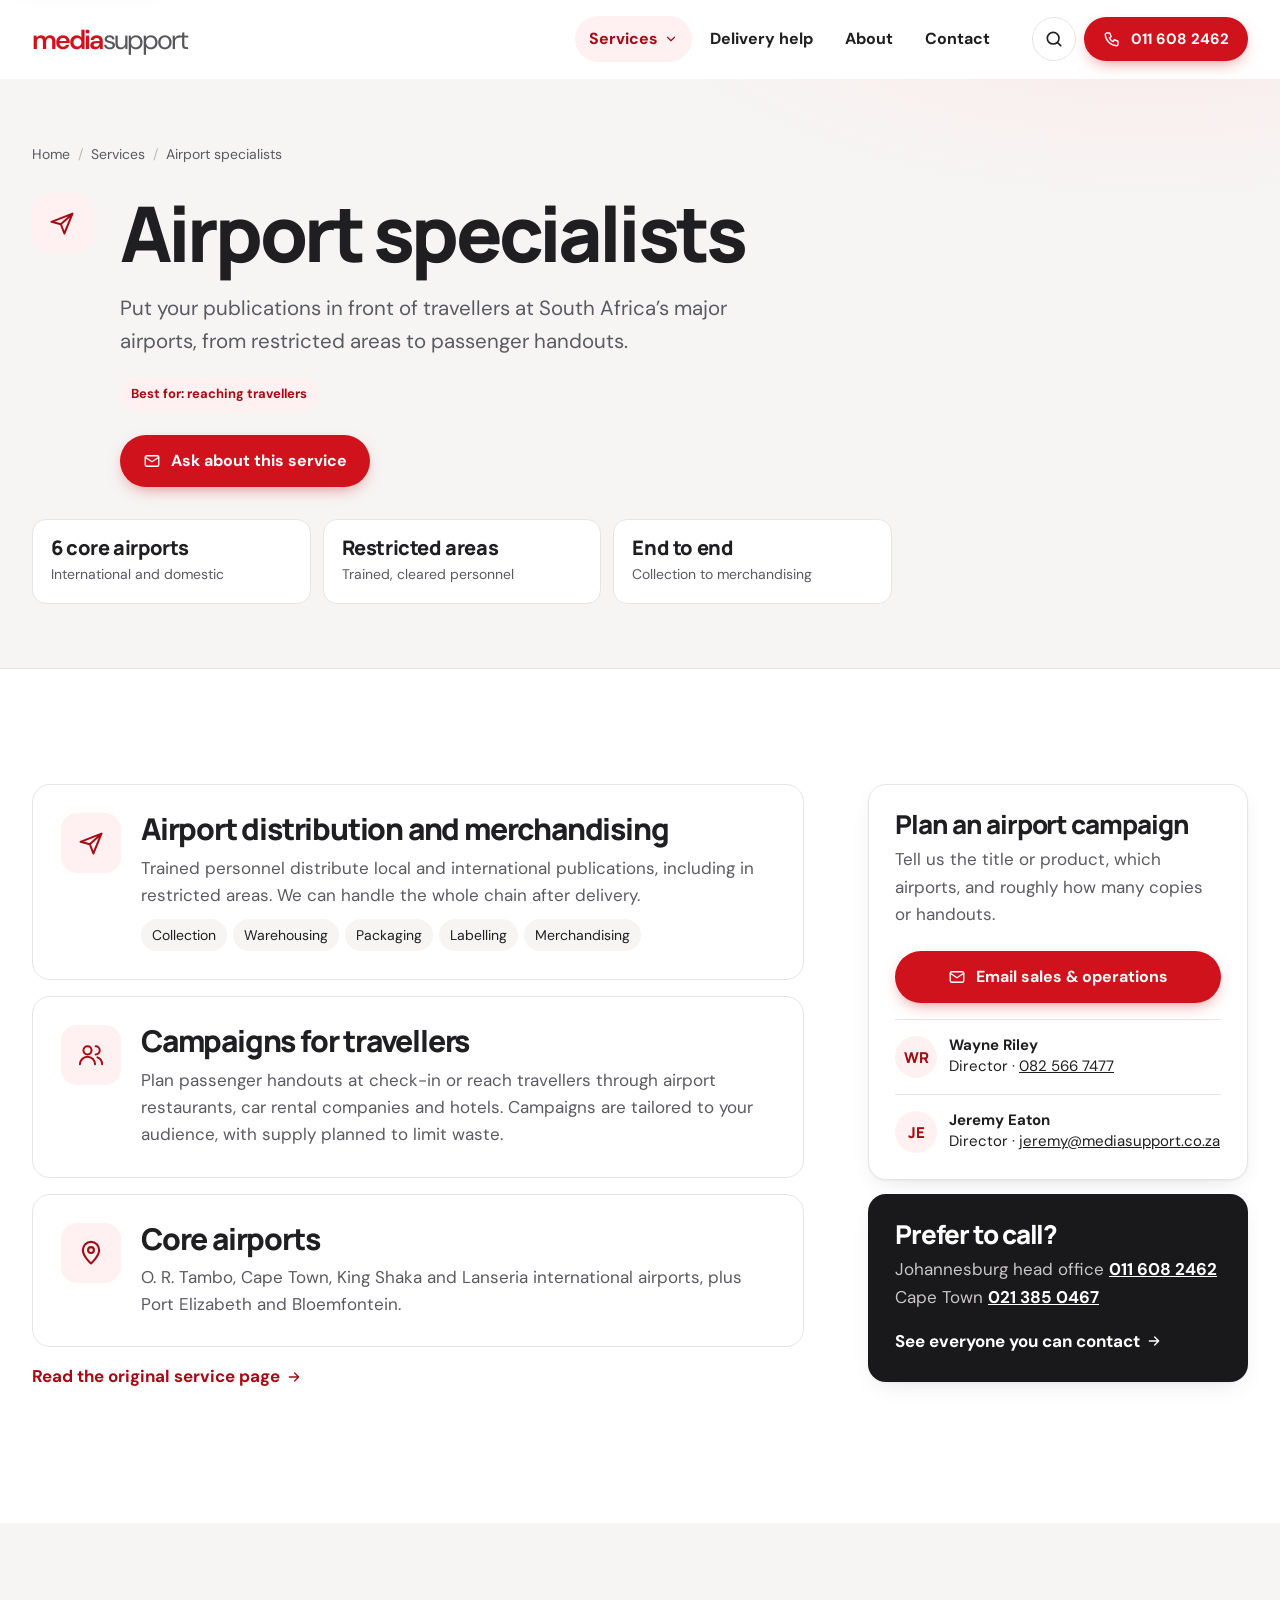
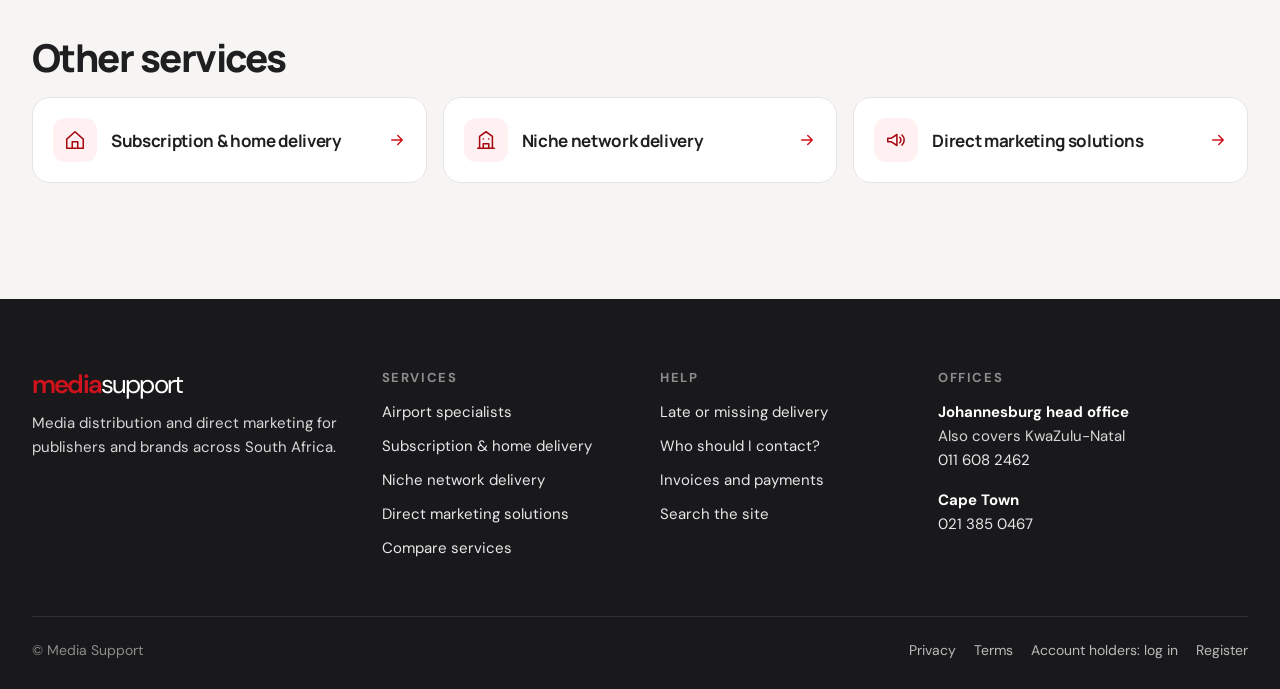
==== airport.html @ ad2e25a6 "Add Media Support website redesign concept Nine-page static site (Home, Services, four service pages" ====
<!doctype html>
<html lang="en-ZA"><head><meta charset="utf-8"><meta name="viewport" content="width=device-width, initial-scale=1">
<title>Airport specialists | Media Support</title><meta name="description" content="Newspapers and magazines in terminals, lounges and restricted areas, plus handouts to passengers.">
<meta name="theme-color" content="#cf121b"><meta property="og:type" content="website"><meta property="og:site_name" content="Media Support">
<meta property="og:title" content="Airport specialists | Media Support"><meta property="og:description" content="Newspapers and magazines in terminals, lounges and restricted areas, plus handouts to passengers."><meta property="og:image" content="airport.webp">
<link rel="preconnect" href="https://fonts.googleapis.com"><link rel="preconnect" href="https://fonts.gstatic.com" crossorigin>
<link rel="stylesheet" href="https://fonts.googleapis.com/css2?family=DM+Sans:opsz,wght@9..40,400;9..40,500;9..40,700&amp;family=Manrope:wght@500;700;800&amp;display=swap"><link rel="stylesheet" href="style.css"><script src="site.js" defer></script></head>
<body><a class="skip" href="#main">Skip to content</a><header class="hdr"><div class="wrap hdr-in">
<a class="brand" href="index.html" aria-label="Media Support home"><span><b>media</b>support</span><img referrerpolicy="no-referrer" src="https://www.mediasupport.co.za/Portals/1/MEDIASUPPORT_logo-1.png?ver=NQtTN5rDRjRinapUCF1JPg%3D%3D" alt="" width="200" height="44" onerror="this.hidden=true"></a>
<nav class="mainnav" id="mainnav" aria-label="Main"><ul>
<li class="has-menu"><a href="services.html" aria-current="page">Services <svg class="chev" viewBox="0 0 24 24" fill="none" stroke="currentColor" stroke-width="2" stroke-linecap="round" stroke-linejoin="round" aria-hidden="true"><path d="m6 9 6 6 6-6"/></svg></a><div class="mega"><div class="mega-grid"><a href="airport.html"><span class="ico"><svg viewBox="0 0 24 24" fill="none" stroke="currentColor" stroke-width="1.7" stroke-linecap="round" stroke-linejoin="round" aria-hidden="true"><path d="M3 11l18-7-7 17-3-8-8-2zm8 2L21 4"/></svg></span><span><strong>Airport specialists</strong><span>Reaching travellers</span></span></a><a href="subscription.html"><span class="ico"><svg viewBox="0 0 24 24" fill="none" stroke="currentColor" stroke-width="1.7" stroke-linecap="round" stroke-linejoin="round" aria-hidden="true"><path d="M3 11l9-8 9 8v10H3zm6 10v-7h6v7"/></svg></span><span><strong>Subscription &amp; home delivery</strong><span>Publishers with subscribers</span></span></a><a href="networks.html"><span class="ico"><svg viewBox="0 0 24 24" fill="none" stroke="currentColor" stroke-width="1.7" stroke-linecap="round" stroke-linejoin="round" aria-hidden="true"><path d="M3 21h18M5 21V8l7-5 7 5v13M9 21v-5h6v5M9 11h.01M15 11h.01"/></svg></span><span><strong>Niche network delivery</strong><span>Trade and controlled-free titles</span></span></a><a href="marketing.html"><span class="ico"><svg viewBox="0 0 24 24" fill="none" stroke="currentColor" stroke-width="1.7" stroke-linecap="round" stroke-linejoin="round" aria-hidden="true"><path d="M3 10v4h4l6 4V6L7 10H3zm13-1a4 4 0 0 1 0 6m2.5-8.5a7.5 7.5 0 0 1 0 11"/></svg></span><span><strong>Direct marketing solutions</strong><span>Brands promoting a product</span></span></a></div><a class="mega-foot link" href="services.html#fit">Not sure which fits? Compare services <svg viewBox="0 0 24 24" fill="none" stroke="currentColor" stroke-width="2" stroke-linecap="round" stroke-linejoin="round" aria-hidden="true"><path d="M5 12h14m-6-6 6 6-6 6"/></svg></a></div></li>
<li><a href="delivery-help.html">Delivery help</a></li>
<li><a href="index.html#about">About</a></li>
<li><a href="contact.html">Contact</a></li>
</ul></nav>
<div class="hdr-actions"><a class="iconbtn" href="search.html" aria-label="Search the site"><svg viewBox="0 0 24 24" fill="none" stroke="currentColor" stroke-width="2" stroke-linecap="round" stroke-linejoin="round" aria-hidden="true"><circle cx="11" cy="11" r="7"/><path d="m20 20-3.5-3.5"/></svg></a><a class="btn btn-sm hdr-call" href="tel:+27116082462"><svg viewBox="0 0 24 24" fill="none" stroke="currentColor" stroke-width="1.8" stroke-linecap="round" stroke-linejoin="round" aria-hidden="true"><path d="M5 4h4l2 5-2.5 1.5a11 11 0 0 0 5 5L15 13l5 2v4a2 2 0 0 1-2 2A16 16 0 0 1 3 6a2 2 0 0 1 2-2"/></svg>011 608 2462</a>
<button class="iconbtn menu-btn" type="button" aria-controls="mainnav" aria-expanded="false" aria-label="Open menu" data-open='<svg viewBox="0 0 24 24" fill="none" stroke="currentColor" stroke-width="2" stroke-linecap="round" stroke-linejoin="round" aria-hidden="true"><path d="M4 7h16M4 12h16M4 17h16"/></svg>' data-close='<svg viewBox="0 0 24 24" fill="none" stroke="currentColor" stroke-width="2" stroke-linecap="round" stroke-linejoin="round" aria-hidden="true"><path d="M6 6l12 12M18 6 6 18"/></svg>'><svg viewBox="0 0 24 24" fill="none" stroke="currentColor" stroke-width="2" stroke-linecap="round" stroke-linejoin="round" aria-hidden="true"><path d="M4 7h16M4 12h16M4 17h16"/></svg></button></div>
</div></header><main id="main">
<section class="phero"><div class="wrap"><ol class="crumbs"><li><a href="index.html">Home</a></li><li><a href="services.html">Services</a></li><li aria-current="page">Airport specialists</li></ol>
<div class="phero-svc"><span class="ico ico-lg"><svg viewBox="0 0 24 24" fill="none" stroke="currentColor" stroke-width="1.7" stroke-linecap="round" stroke-linejoin="round" aria-hidden="true"><path d="M3 11l18-7-7 17-3-8-8-2zm8 2L21 4"/></svg></span><div><h1>Airport specialists</h1><p class="lead">Put your publications in front of travellers at South Africa’s major airports, from restricted areas to passenger handouts.</p>
<ul class="chips"><li class="best">Best for: reaching travellers</li></ul><a class="btn" href="#ask"><svg viewBox="0 0 24 24" fill="none" stroke="currentColor" stroke-width="1.8" stroke-linecap="round" stroke-linejoin="round" aria-hidden="true"><rect x="3" y="5" width="18" height="14" rx="2"/><path d="m3 7 9 6 9-6"/></svg>Ask about this service</a></div></div>
<div class="facts"><div class="fact"><strong>6 core airports</strong><span>International and domestic</span></div><div class="fact"><strong>Restricted areas</strong><span>Trained, cleared personnel</span></div><div class="fact"><strong>End to end</strong><span>Collection to merchandising</span></div></div></div></section>
<section class="section"><div class="wrap detail"><div class="blocks"><section class="block rv"><span class="ico ico-lg"><svg viewBox="0 0 24 24" fill="none" stroke="currentColor" stroke-width="1.7" stroke-linecap="round" stroke-linejoin="round" aria-hidden="true"><path d="M3 11l18-7-7 17-3-8-8-2zm8 2L21 4"/></svg></span><div><h2>Airport distribution and merchandising</h2><p>Trained personnel distribute local and international publications, including in restricted areas. We can handle the whole chain after delivery.</p><ul><li>Collection</li><li>Warehousing</li><li>Packaging</li><li>Labelling</li><li>Merchandising</li></ul></div></section><section class="block rv"><span class="ico ico-lg"><svg viewBox="0 0 24 24" fill="none" stroke="currentColor" stroke-width="1.7" stroke-linecap="round" stroke-linejoin="round" aria-hidden="true"><circle cx="9" cy="8" r="3.5"/><path d="M2.5 20a6.5 6.5 0 0 1 13 0M16 4.5a3.5 3.5 0 0 1 0 7m5.5 8.5a6.5 6.5 0 0 0-4-6"/></svg></span><div><h2>Campaigns for travellers</h2><p>Plan passenger handouts at check-in or reach travellers through airport restaurants, car rental companies and hotels. Campaigns are tailored to your audience, with supply planned to limit waste.</p></div></section><section class="block rv"><span class="ico ico-lg"><svg viewBox="0 0 24 24" fill="none" stroke="currentColor" stroke-width="1.8" stroke-linecap="round" stroke-linejoin="round" aria-hidden="true"><path d="M12 21s-7-6.2-7-11.5A7 7 0 0 1 19 9.5C19 14.8 12 21 12 21z"/><circle cx="12" cy="9.5" r="2.5"/></svg></span><div><h2>Core airports</h2><p>O. R. Tambo, Cape Town, King Shaka and Lanseria international airports, plus Port Elizabeth and Bloemfontein.</p></div></section>
<p><a class="link" href="https://www.mediasupport.co.za/Our-Services/Airport-Specialists">Read the original service page <svg viewBox="0 0 24 24" fill="none" stroke="currentColor" stroke-width="2" stroke-linecap="round" stroke-linejoin="round" aria-hidden="true"><path d="M5 12h14m-6-6 6 6-6 6"/></svg></a></p></div>
<aside class="aside" id="ask"><div class="card"><h2>Plan an airport campaign</h2><p>Tell us the title or product, which airports, and roughly how many copies or handouts.</p>
<a class="btn" href="mailto:wayne@mediasupport.co.za?subject=Airport%20specialists%20enquiry"><svg viewBox="0 0 24 24" fill="none" stroke="currentColor" stroke-width="1.8" stroke-linecap="round" stroke-linejoin="round" aria-hidden="true"><rect x="3" y="5" width="18" height="14" rx="2"/><path d="m3 7 9 6 9-6"/></svg>Email sales &amp; operations</a>
<div class="mini"><span class="avatar">WR</span><span><strong>Wayne Riley</strong>Director · <a href="tel:+27825667477">082 566 7477</a></span></div>
<div class="mini"><span class="avatar">JE</span><span><strong>Jeremy Eaton</strong>Director · <a href="mailto:jeremy@mediasupport.co.za">jeremy@mediasupport.co.za</a></span></div></div><div class="card card-dark"><h2>Prefer to call?</h2><p>Johannesburg head office <a href="tel:+27116082462" style="color:#fff;font-weight:700">011 608 2462</a><br>Cape Town <a href="tel:+27213850467" style="color:#fff;font-weight:700">021 385 0467</a></p><a class="link" style="color:#fff" href="contact.html#needs">See everyone you can contact <svg viewBox="0 0 24 24" fill="none" stroke="currentColor" stroke-width="2" stroke-linecap="round" stroke-linejoin="round" aria-hidden="true"><path d="M5 12h14m-6-6 6 6-6 6"/></svg></a></div></aside></div></section>
<section class="section soft"><div class="wrap"><h2 style="font-size:clamp(28px,3vw,40px)">Other services</h2><div class="others"><a class="other" href="subscription.html"><span class="ico"><svg viewBox="0 0 24 24" fill="none" stroke="currentColor" stroke-width="1.7" stroke-linecap="round" stroke-linejoin="round" aria-hidden="true"><path d="M3 11l9-8 9 8v10H3zm6 10v-7h6v7"/></svg></span><strong>Subscription &amp; home delivery</strong><svg class="arrow" viewBox="0 0 24 24" fill="none" stroke="currentColor" stroke-width="2" stroke-linecap="round" stroke-linejoin="round" aria-hidden="true"><path d="M5 12h14m-6-6 6 6-6 6"/></svg></a><a class="other" href="networks.html"><span class="ico"><svg viewBox="0 0 24 24" fill="none" stroke="currentColor" stroke-width="1.7" stroke-linecap="round" stroke-linejoin="round" aria-hidden="true"><path d="M3 21h18M5 21V8l7-5 7 5v13M9 21v-5h6v5M9 11h.01M15 11h.01"/></svg></span><strong>Niche network delivery</strong><svg class="arrow" viewBox="0 0 24 24" fill="none" stroke="currentColor" stroke-width="2" stroke-linecap="round" stroke-linejoin="round" aria-hidden="true"><path d="M5 12h14m-6-6 6 6-6 6"/></svg></a><a class="other" href="marketing.html"><span class="ico"><svg viewBox="0 0 24 24" fill="none" stroke="currentColor" stroke-width="1.7" stroke-linecap="round" stroke-linejoin="round" aria-hidden="true"><path d="M3 10v4h4l6 4V6L7 10H3zm13-1a4 4 0 0 1 0 6m2.5-8.5a7.5 7.5 0 0 1 0 11"/></svg></span><strong>Direct marketing solutions</strong><svg class="arrow" viewBox="0 0 24 24" fill="none" stroke="currentColor" stroke-width="2" stroke-linecap="round" stroke-linejoin="round" aria-hidden="true"><path d="M5 12h14m-6-6 6 6-6 6"/></svg></a></div></div></section></main><footer><div class="wrap">
<div class="foot-grid">
<div><div class="foot-brand"><b>media</b>support</div><p>Media distribution and direct marketing for publishers and brands across South Africa.</p></div>
<div><h2>Services</h2><ul><li><a href="airport.html">Airport specialists</a></li><li><a href="subscription.html">Subscription &amp; home delivery</a></li><li><a href="networks.html">Niche network delivery</a></li><li><a href="marketing.html">Direct marketing solutions</a></li><li><a href="services.html#fit">Compare services</a></li></ul></div>
<div><h2>Help</h2><ul><li><a href="delivery-help.html">Late or missing delivery</a></li><li><a href="contact.html#needs">Who should I contact?</a></li><li><a href="contact.html#accounts">Invoices and payments</a></li><li><a href="search.html">Search the site</a></li></ul></div>
<div><h2>Offices</h2>
<div class="foot-office"><strong>Johannesburg head office</strong>Also covers KwaZulu-Natal<br><a href="tel:+27116082462">011 608 2462</a></div>
<div class="foot-office"><strong>Cape Town</strong><a href="tel:+27213850467">021 385 0467</a></div></div>
</div>
<div class="foot-bottom"><span>© Media Support</span><nav aria-label="Legal and account"><a href="https://www.mediasupport.co.za/Privacy">Privacy</a><a href="https://www.mediasupport.co.za/Terms">Terms</a><a href="https://www.mediasupport.co.za/Login">Account holders: log in</a><a href="https://www.mediasupport.co.za/Register">Register</a></nav></div>
</div></footer>
<div class="qbar" aria-label="Quick contact"><a class="btn btn-ghost" href="tel:+27116082462"><svg viewBox="0 0 24 24" fill="none" stroke="currentColor" stroke-width="1.8" stroke-linecap="round" stroke-linejoin="round" aria-hidden="true"><path d="M5 4h4l2 5-2.5 1.5a11 11 0 0 0 5 5L15 13l5 2v4a2 2 0 0 1-2 2A16 16 0 0 1 3 6a2 2 0 0 1 2-2"/></svg>Call us</a><a class="btn" href="contact.html#needs">Who to contact</a></div>
</body></html>
---- style.css ----
/* Brand palette kept from the existing site: red, white, charcoal */
:root{
  --red:#cf121b;--red-dark:#a40b14;--red-deep:#7d0910;
  --ink:#1f1f22;--char:#19191b;--char-2:#26262a;
  --muted:#5a5a62;--line:#e8e4e4;--soft:#f6f5f4;--pink:#fff1f1;
  --r-sm:10px;--r:18px;--r-lg:28px;
  --shadow:0 1px 2px rgba(20,10,10,.05),0 8px 24px -8px rgba(20,10,10,.12);
  --shadow-lg:0 2px 4px rgba(20,10,10,.05),0 24px 48px -16px rgba(60,10,10,.22);
  --ease:cubic-bezier(.2,.7,.2,1);
}
*{box-sizing:border-box}
html{scroll-behavior:smooth;scroll-padding-top:96px}
@media (prefers-reduced-motion:reduce){html{scroll-behavior:auto}*{transition:none!important;animation:none!important}}
body{margin:0;color:var(--ink);background:#fff;font:17px/1.6 "DM Sans",system-ui,Arial,sans-serif;-webkit-font-smoothing:antialiased;text-rendering:optimizeLegibility}
img{max-width:100%;display:block}
a{color:inherit}
a:focus-visible,button:focus-visible,summary:focus-visible,input:focus-visible,select:focus-visible,textarea:focus-visible{outline:3px solid var(--red);outline-offset:3px;border-radius:6px}
.wrap{width:min(1240px,calc(100% - 64px));margin-inline:auto}
.skip{position:absolute;left:12px;top:-60px;z-index:100;background:#fff;padding:10px 14px;border-radius:8px;box-shadow:var(--shadow)}
.skip:focus{top:12px}
h1,h2,h3,h4{font-family:Manrope,"DM Sans",system-ui,sans-serif;font-weight:800;letter-spacing:-.04em;line-height:1.05;margin:0 0 .5em;text-wrap:balance}
h1{font-size:clamp(44px,6.4vw,88px);letter-spacing:-.05em}
h2{font-size:clamp(32px,4.2vw,56px)}
h3{font-size:clamp(21px,1.9vw,26px);letter-spacing:-.03em}
h4{font-size:19px;letter-spacing:-.02em;margin-bottom:2px}
p{margin:0 0 1em}
em{font-style:normal;color:var(--red)}
.lead{font-size:clamp(18px,1.6vw,21px);color:var(--muted);max-width:620px}
.eyebrow{display:inline-flex;align-items:center;gap:8px;font:700 13px/1 "DM Sans",sans-serif;letter-spacing:.12em;text-transform:uppercase;color:var(--red-dark);margin:0 0 20px}
.eyebrow::before{content:"";width:8px;height:8px;border-radius:50%;background:var(--red);box-shadow:0 0 0 4px rgba(207,18,27,.15)}
.muted{color:var(--muted)}
.section{padding:clamp(64px,9vw,120px) 0}
.section-head{display:flex;align-items:end;justify-content:space-between;gap:32px;margin-bottom:40px}
.section-head p{margin:0}
.soft{background:var(--soft)}

/* Buttons */
.btn{--bg:var(--red);display:inline-flex;align-items:center;justify-content:center;gap:10px;min-height:52px;padding:12px 22px;border:1px solid transparent;border-radius:999px;background:var(--bg);color:#fff;font:700 16px/1.2 "DM Sans",sans-serif;text-decoration:none;cursor:pointer;transition:transform .2s var(--ease),background .2s,box-shadow .2s;box-shadow:0 6px 18px -8px rgba(207,18,27,.7)}
.btn:hover{background:var(--red-dark);transform:translateY(-1px)}
.btn svg{width:18px;height:18px;flex:none}
.btn-ghost{background:#fff;color:var(--ink);border-color:#d9d3d4;box-shadow:none}
.btn-ghost:hover{background:var(--pink);color:var(--red-dark);border-color:#e8b8bb}
.btn-white{background:#fff;color:var(--red-dark);box-shadow:none}
.btn-white:hover{background:var(--pink)}
.btn-sm{min-height:44px;padding:9px 18px;font-size:15px}
.link{display:inline-flex;align-items:center;gap:6px;color:var(--red-dark);font-weight:700;text-decoration:none;background:linear-gradient(currentColor,currentColor) 0 100%/0 2px no-repeat;transition:background-size .25s var(--ease)}
.link:hover{background-size:100% 2px}
.link svg{width:16px;height:16px;transition:transform .2s var(--ease)}
.link:hover svg{transform:translateX(3px)}
.ul{color:var(--red-dark);text-underline-offset:3px;font-weight:600}

/* Header */
.hdr{position:sticky;top:0;z-index:50;background:rgba(255,255,255,.86);backdrop-filter:saturate(1.6) blur(14px);-webkit-backdrop-filter:saturate(1.6) blur(14px);border-bottom:1px solid transparent;transition:border-color .2s,box-shadow .2s}
.hdr.scrolled{border-color:var(--line);box-shadow:0 6px 20px -14px rgba(0,0,0,.25)}
.hdr-in{display:flex;align-items:center;gap:28px;min-height:78px}
.brand{display:grid;align-items:center;text-decoration:none;font:400 27px/1 "DM Sans",sans-serif;letter-spacing:-.07em;color:#56565d;flex:none}
.brand>*{grid-area:1/1}
.brand b{color:var(--red);font-weight:600}
.brand img{width:200px;background:#fff}
.brand img[hidden]{display:none}
.mainnav{margin-left:auto}
.mainnav>ul{display:flex;align-items:center;gap:4px;list-style:none;margin:0;padding:0}
.mainnav>ul>li>a{display:inline-flex;align-items:center;gap:6px;padding:10px 14px;border-radius:999px;font-weight:700;font-size:16px;text-decoration:none;transition:background .15s,color .15s}
.mainnav>ul>li>a:hover,.mainnav>ul>li:focus-within>a{background:var(--soft)}
.mainnav a[aria-current="page"]{color:var(--red-dark);background:var(--pink)}
.mainnav .chev{width:14px;height:14px;transition:transform .2s}
.has-menu{position:relative}
.mega{position:absolute;left:50%;top:calc(100% + 10px);width:640px;translate:-50% 0;background:#fff;border:1px solid var(--line);border-radius:var(--r);box-shadow:var(--shadow-lg);padding:12px;opacity:0;visibility:hidden;transform:translateY(-6px);transition:opacity .18s,transform .18s var(--ease),visibility .18s}
.mega::before{content:"";position:absolute;inset:-12px 0 auto;height:12px}
.has-menu:hover .mega,.has-menu:focus-within .mega{opacity:1;visibility:visible;transform:none}
.has-menu:hover .chev,.has-menu:focus-within .chev{transform:rotate(180deg)}
.mega-grid{display:grid;grid-template-columns:1fr 1fr;gap:4px}
.mega-grid a{display:grid;grid-template-columns:44px 1fr;gap:12px;padding:12px;border-radius:12px;text-decoration:none}
.mega-grid a:hover{background:var(--soft)}
.mega-grid strong{display:block;font-family:Manrope,sans-serif;letter-spacing:-.02em}
.mega-grid span{font-size:14px;color:var(--muted);line-height:1.4}
.mega-foot{display:flex;justify-content:space-between;align-items:center;margin-top:6px;padding:12px 14px;border-radius:12px;background:var(--soft);font-size:15px}
.hdr-actions{display:flex;align-items:center;gap:8px}
.iconbtn{display:grid;place-items:center;width:44px;height:44px;border-radius:50%;border:1px solid var(--line);background:#fff;color:var(--ink);cursor:pointer;text-decoration:none}
.iconbtn:hover{background:var(--soft)}
.iconbtn svg{width:20px;height:20px}
.menu-btn{display:none}

/* Icon tile */
.ico{display:grid;place-items:center;width:44px;height:44px;border-radius:12px;background:var(--pink);color:var(--red-dark);flex:none}
.ico svg{width:22px;height:22px}
.ico-lg{width:60px;height:60px;border-radius:16px}
.ico-lg svg{width:28px;height:28px}

/* Hero */
.hero{position:relative;overflow:hidden;padding:clamp(40px,6vw,80px) 0 clamp(56px,7vw,96px);background:radial-gradient(1200px 500px at 85% -10%,#fde7e8 0%,transparent 60%),linear-gradient(180deg,#fff 0%,#faf8f7 100%)}
.hero-grid{display:grid;grid-template-columns:1.05fr 1fr;gap:clamp(32px,5vw,72px);align-items:center}
.hero .actions{display:flex;flex-wrap:wrap;gap:12px;margin:32px 0 28px}
.trust{display:flex;flex-wrap:wrap;gap:8px 22px;padding:0;margin:0;list-style:none;color:var(--muted);font-size:15px}
.trust li{display:flex;align-items:center;gap:8px}
.trust svg{width:18px;height:18px;color:var(--red)}
.hero-media{position:relative}
.hero-media figure{margin:0;border-radius:var(--r-lg);overflow:hidden;aspect-ratio:4/4.3;box-shadow:var(--shadow-lg);background:#333}
.hero-media img{width:100%;height:100%;object-fit:cover;object-position:62% center}
.float{position:absolute;display:flex;align-items:center;gap:12px;padding:14px 18px;background:rgba(255,255,255,.94);backdrop-filter:blur(8px);border-radius:16px;box-shadow:var(--shadow-lg);font-size:14px;line-height:1.3}
.float strong{display:block;font:800 22px/1 Manrope,sans-serif;letter-spacing:-.03em}
.float-a{left:-28px;bottom:48px}
.float-b{right:-20px;top:40px}

/* Quick paths */
.paths{margin-top:-40px;position:relative;z-index:2}
.paths-card{background:#fff;border:1px solid var(--line);border-radius:var(--r-lg);box-shadow:var(--shadow-lg);padding:24px}
.paths-card h2{font-size:15px;font-family:"DM Sans",sans-serif;letter-spacing:.1em;text-transform:uppercase;color:var(--muted);margin:4px 8px 14px}
.paths-grid{display:grid;grid-template-columns:repeat(4,1fr);gap:8px}
.path{display:flex;gap:14px;align-items:center;padding:16px;border-radius:14px;text-decoration:none;transition:background .15s}
.path:hover{background:var(--soft)}
.path strong{display:block;font-family:Manrope,sans-serif;letter-spacing:-.02em;line-height:1.25}
.path span{font-size:14px;color:var(--muted)}
.path .arrow{margin-left:auto;color:var(--red);width:18px;height:18px;flex:none;transition:transform .2s}
.path:hover .arrow{transform:translateX(3px)}

/* Service cards */
.svc-grid{display:grid;grid-template-columns:repeat(2,1fr);gap:20px}
.svc{position:relative;display:flex;flex-direction:column;padding:32px;border-radius:var(--r-lg);background:#fff;border:1px solid var(--line);text-decoration:none;overflow:hidden;transition:transform .25s var(--ease),box-shadow .25s,border-color .25s}
.svc::after{content:"";position:absolute;inset:auto 0 0 0;height:4px;background:var(--red);transform:scaleX(0);transform-origin:left;transition:transform .35s var(--ease)}
.svc:hover{transform:translateY(-4px);box-shadow:var(--shadow-lg);border-color:transparent}
.svc:hover::after{transform:scaleX(1)}
.svc-top{display:flex;justify-content:space-between;align-items:start;margin-bottom:28px}
.svc-num{font:700 14px/1 Manrope,sans-serif;color:#b9b3b4;letter-spacing:.05em}
.svc h3{font-size:clamp(24px,2.3vw,32px);margin-bottom:10px}
.svc p{color:var(--muted)}
.chips{display:flex;flex-wrap:wrap;gap:6px;margin:4px 0 24px;padding:0;list-style:none}
.chips li{font-size:13px;font-weight:700;padding:6px 11px;border-radius:999px;background:var(--soft);color:var(--ink)}
.chips li.best{background:var(--pink);color:var(--red-dark)}
.svc .link{margin-top:auto}
.svc-feature{background:linear-gradient(150deg,var(--char-2),var(--char));color:#fff;border-color:transparent}
.svc-feature p{color:#c9c6c7}
.svc-feature .chips li{background:rgba(255,255,255,.1);color:#fff}
.svc-feature .chips li.best{background:var(--red);color:#fff}
.svc-feature .ico{background:rgba(255,255,255,.1);color:#fff}
.svc-feature .link{color:#fff}

/* Coverage (dark) */
.dark{background:var(--char);color:#fff}
.dark .lead,.dark .muted{color:#bdb9ba}
.dark .eyebrow{color:#ff8a8f}
.stats{display:grid;grid-template-columns:repeat(4,1fr);gap:1px;background:rgba(255,255,255,.12);border-radius:var(--r);overflow:hidden;margin:44px 0 56px}
.stat{background:var(--char);padding:26px 24px}
.stat strong{display:block;font:800 clamp(40px,4.6vw,60px)/1 Manrope,sans-serif;letter-spacing:-.05em;margin-bottom:8px}
.stat strong span{color:var(--red)}
.stat p{margin:0;color:#bdb9ba;font-size:15px}
.cover-grid{display:grid;grid-template-columns:1.4fr 1fr;gap:24px}
.panel{background:var(--char-2);border:1px solid rgba(255,255,255,.08);border-radius:var(--r-lg);padding:30px}
.panel h3{display:flex;align-items:center;gap:12px;margin-bottom:20px}
.panel .ico{background:rgba(207,18,27,.18);color:#ff8a8f}
.regions{display:grid;gap:0;margin:0}
.regions div{display:grid;grid-template-columns:150px 1fr;gap:16px;padding:14px 0;border-top:1px solid rgba(255,255,255,.1)}
.regions dt{font-weight:700}
.regions dd{margin:0;color:#c9c6c7}
.airports{list-style:none;margin:0;padding:0}
.airports li{display:flex;align-items:center;gap:12px;padding:12px 0;border-top:1px solid rgba(255,255,255,.1)}
.airports li::before{content:"";width:8px;height:8px;border-radius:50%;background:var(--red);flex:none}

/* Values */
.values{display:grid;grid-template-columns:repeat(3,1fr);gap:20px}
.value{padding:30px;border-radius:var(--r-lg);background:#fff;border:1px solid var(--line)}
.value .ico{margin-bottom:22px}
.value p{color:var(--muted);margin:0}

/* CTA band */
.cta{padding:0 0 clamp(64px,8vw,110px)}
.cta-box{position:relative;overflow:hidden;display:grid;grid-template-columns:1.3fr 1fr;gap:40px;align-items:center;padding:clamp(36px,5vw,64px);border-radius:var(--r-lg);background:radial-gradient(600px 300px at 100% 0%,#e0242d 0%,transparent 60%),linear-gradient(135deg,var(--red-dark),var(--red-deep));color:#fff}
.cta-box h2{margin-bottom:12px}
.cta-box p{color:#ffd9db;margin:0;font-size:19px}
.cta-actions{display:flex;flex-direction:column;gap:12px;align-items:stretch}
.cta-phone{display:flex;gap:14px;align-items:center;padding:16px 20px;border-radius:16px;background:rgba(255,255,255,.1);border:1px solid rgba(255,255,255,.18);color:#fff;text-decoration:none}
.cta-phone:hover{background:rgba(255,255,255,.16)}
.cta-phone small{display:block;color:#ffd9db;font-size:13px}
.cta-phone strong{font:800 22px/1.1 Manrope,sans-serif;letter-spacing:-.02em}
.cta-phone svg{width:22px;height:22px}

/* Page hero (inner pages) */
.phero{padding:clamp(36px,5vw,64px) 0 clamp(40px,5vw,64px);background:radial-gradient(900px 400px at 90% -20%,#fde7e8 0%,transparent 60%),var(--soft);border-bottom:1px solid var(--line)}
.crumbs{display:flex;flex-wrap:wrap;gap:8px;list-style:none;padding:0;margin:0 0 28px;font-size:14px;color:var(--muted)}
.crumbs li+li::before{content:"/";margin-right:8px;color:#bbb}
.crumbs a{text-decoration:none}
.crumbs a:hover{color:var(--red-dark);text-decoration:underline}
.phero h1{font-size:clamp(42px,6vw,80px);margin-bottom:18px}
.phero-svc{display:grid;grid-template-columns:auto 1fr;gap:28px;align-items:start}
.facts{display:grid;grid-template-columns:repeat(3,1fr);gap:12px;margin-top:32px;max-width:860px}
.fact{background:#fff;border:1px solid var(--line);border-radius:14px;padding:16px 18px}
.fact strong{display:block;font:800 20px/1.2 Manrope,sans-serif;letter-spacing:-.02em}
.fact span{font-size:14px;color:var(--muted)}

/* Service detail */
.detail{display:grid;grid-template-columns:1fr 380px;gap:clamp(32px,5vw,72px);align-items:start}
.blocks{display:grid;gap:16px}
.block{display:grid;grid-template-columns:auto 1fr;gap:20px;padding:28px;border:1px solid var(--line);border-radius:var(--r);background:#fff}
.block h2{font-size:clamp(24px,2.4vw,30px);margin-bottom:10px}
.block p{color:var(--muted);margin:0}
.block ul{margin:10px 0 0;padding:0;list-style:none;display:flex;flex-wrap:wrap;gap:6px}
.block ul li{font-size:14px;padding:5px 11px;border-radius:999px;background:var(--soft)}
.aside{position:sticky;top:100px;display:grid;gap:14px}
.card{background:#fff;border:1px solid var(--line);border-radius:var(--r);padding:26px;box-shadow:var(--shadow)}
.card h2{font-size:26px;margin-bottom:8px}
.card p{color:var(--muted)}
.card .btn{width:100%;margin-top:6px}
.card-dark{background:var(--char);color:#fff;border-color:transparent}
.card-dark p{color:#c9c6c7}
.mini{display:flex;gap:12px;align-items:center;margin-top:16px;padding-top:16px;border-top:1px solid var(--line);font-size:15px}
.card-dark .mini{border-color:rgba(255,255,255,.12)}
.avatar{display:grid;place-items:center;width:42px;height:42px;border-radius:50%;background:var(--pink);color:var(--red-dark);font:800 15px/1 Manrope,sans-serif;flex:none}
.card-dark .avatar{background:rgba(255,255,255,.1);color:#fff}
.mini strong{display:block;line-height:1.2}
.mini a{color:inherit}
.others{display:grid;grid-template-columns:repeat(3,1fr);gap:16px}
.other{display:flex;gap:14px;align-items:center;padding:20px;border:1px solid var(--line);border-radius:var(--r);text-decoration:none;background:#fff;transition:box-shadow .2s,transform .2s var(--ease)}
.other:hover{box-shadow:var(--shadow);transform:translateY(-2px)}
.other strong{font-family:Manrope,sans-serif;letter-spacing:-.02em}
.other .arrow{margin-left:auto;width:18px;height:18px;color:var(--red)}

/* Fit table */
.fit{list-style:none;padding:0;margin:0;border-top:1px solid var(--line)}
.fit li{border-bottom:1px solid var(--line)}
.fit a{display:grid;grid-template-columns:1fr auto 24px;gap:20px;align-items:center;padding:22px 8px;text-decoration:none;font-size:clamp(17px,1.6vw,20px);transition:background .15s,padding .2s var(--ease)}
.fit a:hover{background:#fff;padding-left:18px}
.fit b{color:var(--ink)}
.fit .to{font-weight:700;color:var(--red-dark);font-size:15px}
.fit svg{color:var(--red);width:20px;height:20px}

/* Contact */
.need-tiles{display:grid;grid-template-columns:repeat(4,1fr);gap:12px;margin-top:36px}
.need-tile{display:flex;flex-direction:column;gap:14px;padding:20px;border-radius:var(--r);background:#fff;border:1px solid var(--line);text-decoration:none;transition:transform .2s var(--ease),box-shadow .2s}
.need-tile:hover{transform:translateY(-3px);box-shadow:var(--shadow-lg)}
.need-tile strong{font-family:Manrope,sans-serif;letter-spacing:-.02em;font-size:18px;line-height:1.25}
.need-tile span{font-size:14px;color:var(--muted);margin-top:auto}
.needs{display:grid;grid-template-columns:repeat(2,1fr);gap:20px}
.need{padding:30px;border-radius:var(--r-lg);border:1px solid var(--line);background:#fff;scroll-margin-top:100px;transition:box-shadow .3s,border-color .3s}
.need:target{border-color:var(--red);box-shadow:0 0 0 4px var(--pink)}
.need-head{display:flex;gap:16px;align-items:start;margin-bottom:6px}
.need-tag{font-size:12px;font-weight:700;letter-spacing:.12em;text-transform:uppercase;color:var(--red-dark);margin:0 0 6px}
.need h3{margin-bottom:6px}
.need-head p{color:var(--muted);margin:0}
.person{display:grid;grid-template-columns:auto 1fr;gap:14px;padding:18px 0 0;margin-top:18px;border-top:1px solid var(--line)}
.person p{margin:0 0 10px;color:var(--muted);font-size:15px}
.person-links{display:flex;flex-wrap:wrap;gap:8px 16px;align-items:center;font-size:15px}
.person-links a:not(.btn){color:var(--red-dark);font-weight:600;text-underline-offset:3px;overflow-wrap:anywhere}
.offices{display:grid;grid-template-columns:repeat(2,1fr);gap:20px}
.office{padding:30px;border-radius:var(--r-lg);background:var(--char);color:#fff}
.office .covers{display:inline-block;font-size:13px;font-weight:700;padding:5px 11px;border-radius:999px;background:rgba(207,18,27,.25);color:#ffb4b7;margin-bottom:14px}
.office address{font-style:normal;color:#c9c6c7;margin-bottom:20px}
.office .row{display:flex;flex-wrap:wrap;gap:10px}
.office .btn-ghost{background:transparent;color:#fff;border-color:rgba(255,255,255,.25)}
.office .btn-ghost:hover{background:rgba(255,255,255,.08)}
.office details{margin-top:18px;color:#c9c6c7;font-size:15px}
.office summary{cursor:pointer;color:#fff;font-weight:700}
.formwrap{display:grid;grid-template-columns:1fr 1.3fr;gap:clamp(28px,5vw,64px);padding:clamp(28px,4vw,48px);border-radius:var(--r-lg);background:var(--soft);border:1px solid var(--line)}
.form{display:grid;gap:8px}
.form label{font-weight:700;font-size:15px;margin-top:8px}
.form .opt{font-weight:400;color:var(--muted)}
.form input,.form select,.form textarea{width:100%;font:inherit;color:var(--ink);background:#fff;border:1px solid #d6d0d1;border-radius:12px;padding:13px 14px;transition:border-color .15s,box-shadow .15s}
.form input:focus,.form select:focus,.form textarea:focus{border-color:var(--red);box-shadow:0 0 0 4px var(--pink);outline:none}
.form textarea{resize:vertical;min-height:130px}
.form .btn{justify-self:start;margin-top:12px}
.route{display:flex;flex-wrap:wrap;align-items:center;gap:8px;background:#fff;border:1px dashed #e0a9ac;border-radius:12px;padding:12px 14px;margin:4px 0 0;font-size:15px}
.route a{color:var(--red-dark);font-weight:700}
.copy{border:1px solid var(--line);background:var(--soft);border-radius:999px;padding:5px 12px;font:600 13px/1.2 "DM Sans",sans-serif;cursor:pointer;margin-left:auto}
.copy:hover{background:var(--pink)}
.fallback{font-size:14px;color:var(--muted);margin:6px 0 0}

/* Steps (delivery help) */
.steps{counter-reset:s;display:grid;grid-template-columns:repeat(3,1fr);gap:16px;list-style:none;padding:0;margin:0}
.steps>li{counter-increment:s;padding:28px;border-radius:var(--r);background:#fff;border:1px solid var(--line)}
.steps>li::before{content:counter(s);display:grid;place-items:center;width:40px;height:40px;border-radius:50%;background:var(--red);color:#fff;font:800 17px/1 Manrope,sans-serif;margin-bottom:18px}
.steps h3{margin-bottom:8px}
.steps p{color:var(--muted);margin:0}
.checklist{list-style:none;padding:0;margin:14px 0 0;display:grid;gap:8px}
.checklist li{display:flex;gap:10px;align-items:start}
.checklist svg{width:20px;height:20px;color:var(--red);flex:none;margin-top:3px}

/* Search */
.searchbox{display:flex;gap:8px;padding:8px;background:#fff;border:1px solid var(--line);border-radius:999px;box-shadow:var(--shadow);max-width:720px}
.searchbox svg{width:22px;height:22px;color:var(--muted);margin:0 4px 0 14px;align-self:center;flex:none}
.searchbox input{flex:1;border:0;font:inherit;font-size:18px;min-width:0;background:transparent}
.searchbox input:focus{outline:none}
.searchbox:focus-within{border-color:var(--red);box-shadow:0 0 0 4px var(--pink)}
.suggest{display:flex;flex-wrap:wrap;gap:8px;margin:18px 0 0;align-items:center;font-size:14px;color:var(--muted)}
.suggest button{border:1px solid var(--line);background:#fff;border-radius:999px;padding:7px 14px;font:600 14px/1 "DM Sans",sans-serif;cursor:pointer;color:var(--ink)}
.suggest button:hover{border-color:var(--red);color:var(--red-dark)}
.results{list-style:none;padding:0;margin:0;display:grid;gap:10px;max-width:860px}
.results a{display:grid;grid-template-columns:auto 1fr 20px;gap:16px;align-items:center;padding:18px 20px;border:1px solid var(--line);border-radius:var(--r);text-decoration:none;background:#fff;transition:box-shadow .2s,border-color .2s}
.results a:hover{box-shadow:var(--shadow);border-color:transparent}
.results strong{font-family:Manrope,sans-serif;letter-spacing:-.02em;font-size:18px}
.results p{margin:2px 0 0;color:var(--muted);font-size:15px}
.results .arrow{color:var(--red);width:20px;height:20px}
.status{font-weight:700;margin:0 0 14px;min-height:1.6em}
.search-help{max-width:860px;margin-top:18px;padding:18px 20px;border-radius:var(--r);background:var(--pink)}
.web{margin-top:26px;font-size:15px}

/* Footer */
footer{background:var(--char);color:#d9d6d7;padding:72px 0 28px;font-size:15px}
.foot-grid{display:grid;grid-template-columns:1.3fr 1fr 1fr 1.3fr;gap:40px}
.foot-brand{font:400 26px/1 "DM Sans",sans-serif;letter-spacing:-.07em;color:#fff;margin-bottom:14px}
.foot-brand b{color:var(--red);font-weight:600}
footer h2{font:700 13px/1 "DM Sans",sans-serif;letter-spacing:.12em;text-transform:uppercase;color:#8f8b8c;margin:0 0 16px}
footer ul{list-style:none;margin:0;padding:0;display:grid;gap:10px}
footer a{color:#e9e7e8;text-decoration:none}
footer a:hover{color:#fff;text-decoration:underline;text-underline-offset:3px}
.foot-office{margin-bottom:16px}
.foot-office strong{color:#fff;display:block}
.foot-bottom{display:flex;flex-wrap:wrap;justify-content:space-between;gap:12px;margin-top:56px;padding-top:22px;border-top:1px solid rgba(255,255,255,.1);color:#8f8b8c;font-size:14px}
.foot-bottom nav{display:flex;flex-wrap:wrap;gap:18px}
.foot-bottom a{color:#bdb9ba}

/* Mobile quick bar */
.qbar{display:none}

/* Reveal on scroll (only when JS runs and motion is allowed) */
.js .rv{opacity:0;transform:translateY(18px);transition:opacity .7s var(--ease),transform .7s var(--ease)}
.js .rv.in{opacity:1;transform:none}
@media (prefers-reduced-motion:reduce){.js .rv{opacity:1;transform:none}}

/* ---------- Responsive ---------- */
@media (max-width:1080px){
  .paths-grid{grid-template-columns:repeat(2,1fr)}
  .need-tiles{grid-template-columns:repeat(2,1fr)}
  .float-a{left:12px}.float-b{right:12px}
  .foot-grid{grid-template-columns:1fr 1fr}
  .hdr-call{display:none}
}
@media (max-width:900px){
  .wrap{width:calc(100% - 40px)}
  .menu-btn{display:grid}
  .js .mainnav{position:fixed;inset:78px 0 0;background:#fff;padding:12px 20px 120px;overflow:auto;display:none;margin:0}
  .js .mainnav.open{display:block}
  .js .mainnav>ul{flex-direction:column;align-items:stretch;gap:0}
  .js .mainnav>ul>li{border-bottom:1px solid var(--line)}
  .js .mainnav>ul>li>a{padding:18px 4px;border-radius:0;font-size:20px;font-family:Manrope,sans-serif;letter-spacing:-.02em;background:none}
  .js .mainnav .chev{display:none}
  .js .mega{position:static;width:auto;translate:none;opacity:1;visibility:visible;transform:none;border:0;box-shadow:none;padding:0 0 14px}
  .js .mega-grid{grid-template-columns:1fr}
  .js .mega-grid a{padding:10px 4px}
  .js .mega-foot{display:none}
  .js .mainnav ~ .hdr-actions{margin-left:auto}
  .hero-grid,.cover-grid,.detail,.cta-box,.formwrap{grid-template-columns:1fr}
  .hero-media{max-width:560px}
  .hero-media figure{aspect-ratio:16/11}
  .svc-grid,.needs,.offices,.values,.steps,.others{grid-template-columns:1fr}
  .stats{grid-template-columns:repeat(2,1fr)}
  .aside{position:static}
  .facts{grid-template-columns:1fr 1fr 1fr}
  .section-head{flex-direction:column;align-items:start}
}
@media (max-width:640px){
  body{font-size:16px;padding-bottom:78px}
  .wrap{width:calc(100% - 32px)}
  .hdr-in{min-height:68px;gap:12px}
  .js .mainnav{inset:68px 0 0}
  .brand{font-size:23px}.brand img{width:150px}
  .hdr-actions .iconbtn{width:42px;height:42px}
  .hero .actions .btn{flex:1 1 100%}
  .float{padding:10px 14px}.float strong{font-size:18px}
  .float-b{display:none}
  .paths{margin-top:-24px}
  .paths-card{padding:12px;border-radius:var(--r)}
  .paths-grid,.need-tiles{grid-template-columns:1fr}
  .path{padding:12px}
  .svc{padding:24px}
  .stats{margin:32px 0 36px}
  .stat{padding:20px}
  .regions div{grid-template-columns:1fr;gap:2px}
  .phero-svc{grid-template-columns:1fr;gap:18px}
  .facts{grid-template-columns:1fr}
  .block{grid-template-columns:1fr;padding:22px}
  .fit a{grid-template-columns:1fr 20px;gap:6px}
  .fit .to{grid-row:2}
  .fit svg{grid-row:1/3;grid-column:2}
  .need,.office{padding:22px}
  .foot-grid{grid-template-columns:1fr;gap:32px}
  .qbar{display:grid;grid-template-columns:1fr 1fr;gap:8px;position:fixed;z-index:40;left:0;right:0;bottom:0;padding:10px 14px max(10px,env(safe-area-inset-bottom));background:rgba(255,255,255,.94);backdrop-filter:blur(12px);border-top:1px solid var(--line)}
  .qbar .btn{min-height:48px;padding:10px}
  .searchbox{border-radius:18px;flex-wrap:wrap}
  .searchbox .btn{width:100%}
}
[hidden]{display:none!important}
@media (max-width:900px){
  .js .mainnav{position:absolute;top:100%;left:0;right:0;bottom:auto;left:0;right:0;height:calc(100dvh - 78px);border-top:1px solid var(--line);box-shadow:0 20px 40px -20px rgba(0,0,0,.3)}
}
@media (max-width:640px){ .js .mainnav{height:calc(100dvh - 68px)} }
.mega-grid strong{color:var(--ink)}.aside{scroll-margin-top:100px}
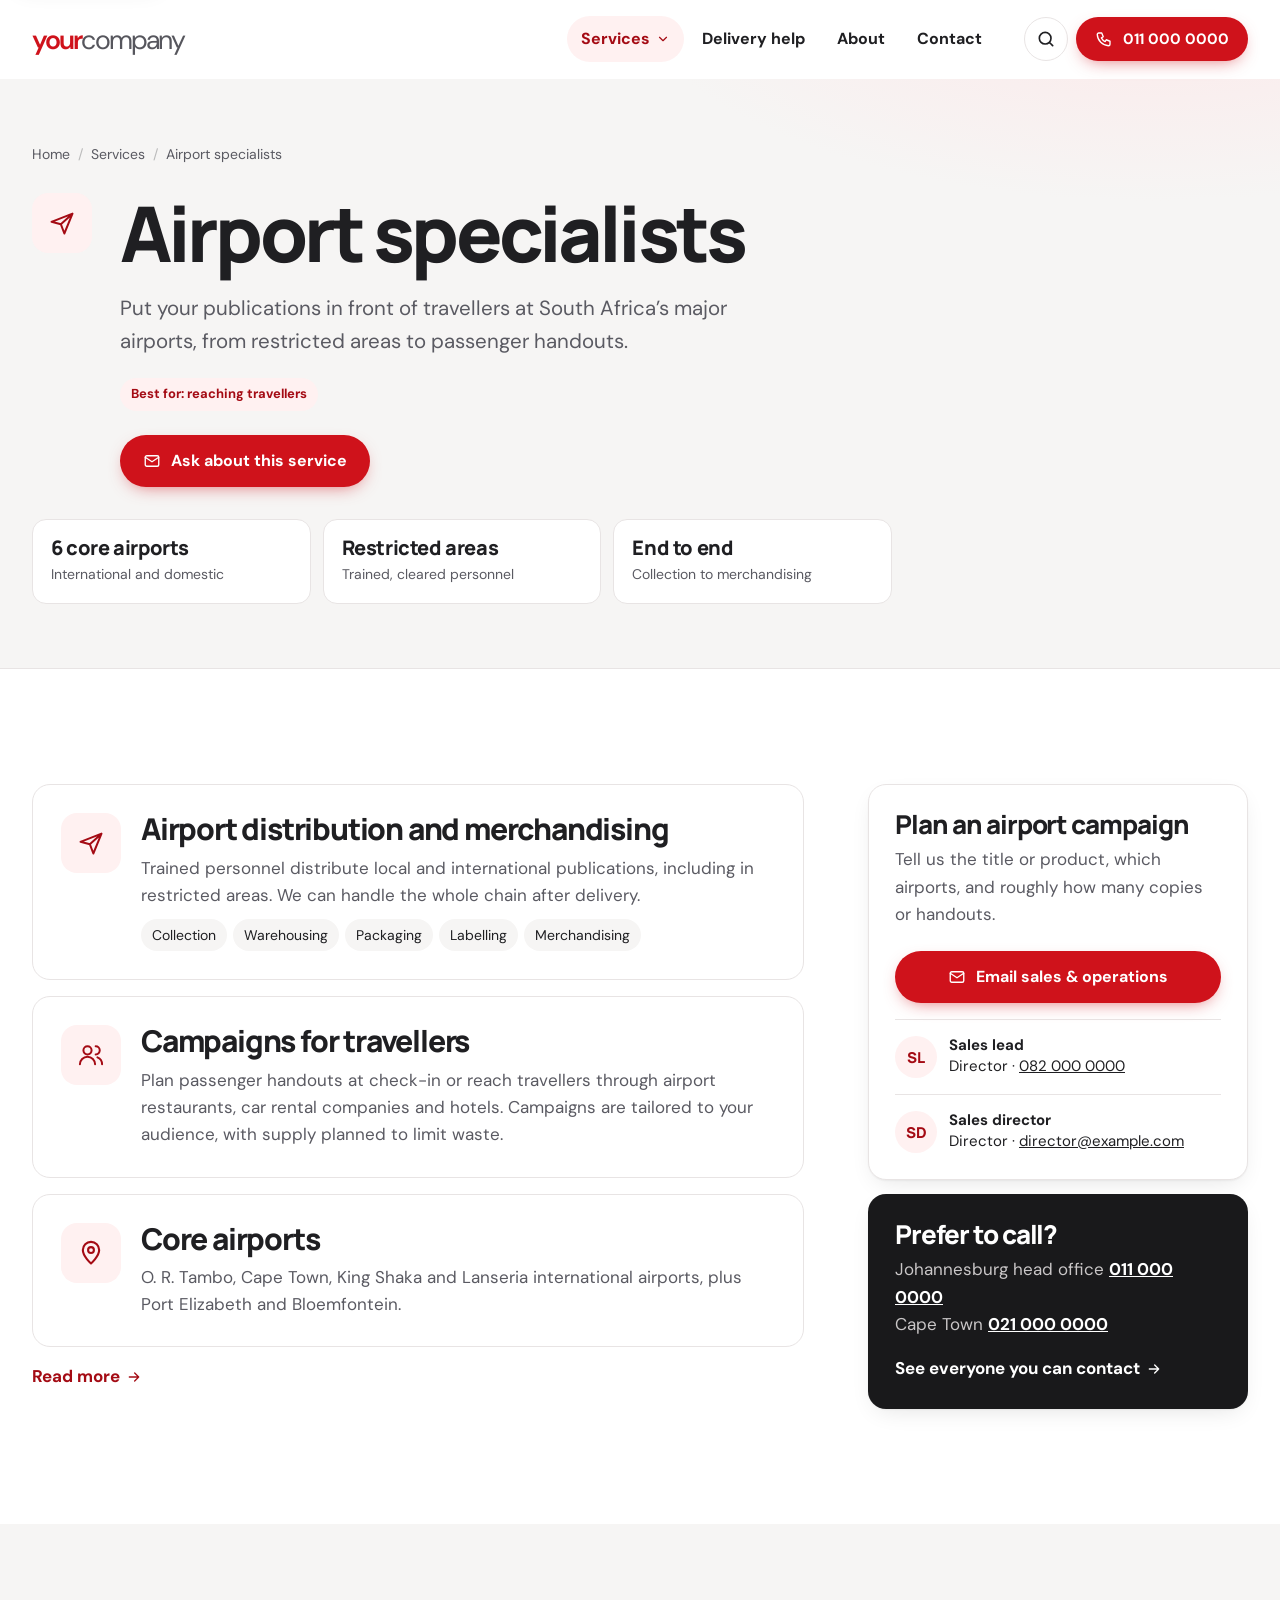
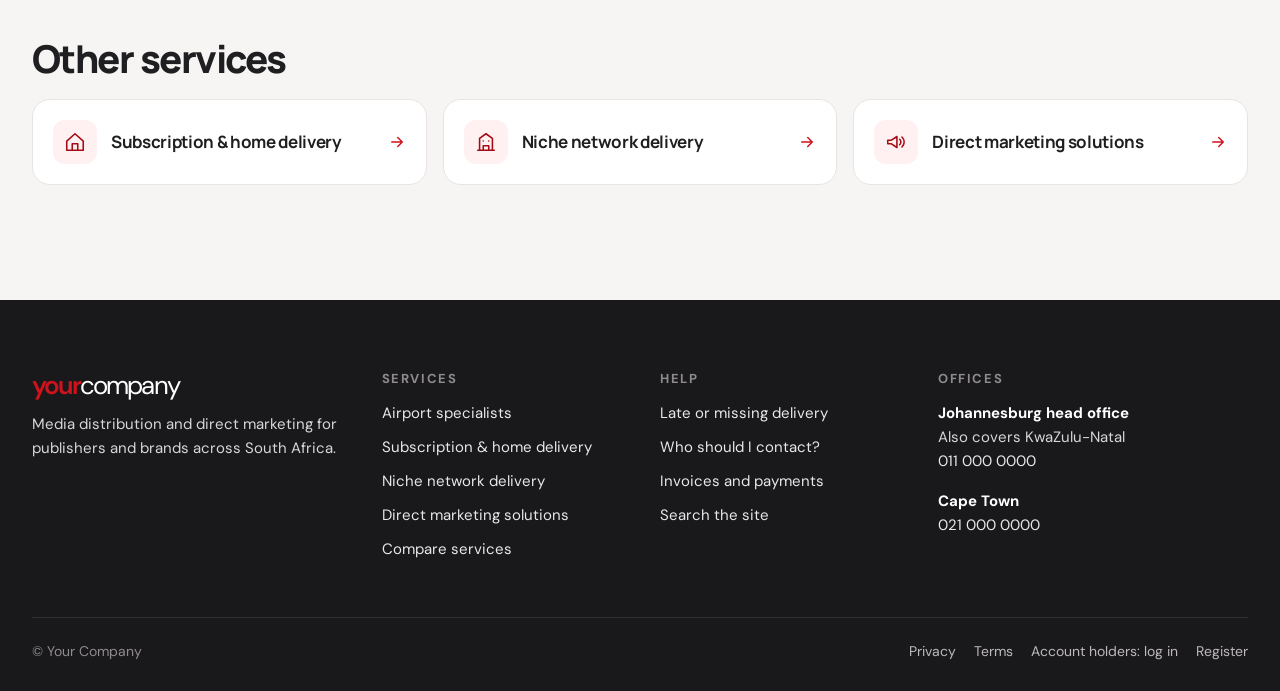
==== commit a1faba9a: "Switch to placeholder demo for public hosting Replace the company name, logo, staff names, emails, p" ====
--- a/airport.html
+++ b/airport.html
@@ -1,19 +1,19 @@
 <!doctype html>
 <html lang="en-ZA"><head><meta charset="utf-8"><meta name="viewport" content="width=device-width, initial-scale=1">
-<title>Airport specialists | Media Support</title><meta name="description" content="Newspapers and magazines in terminals, lounges and restricted areas, plus handouts to passengers.">
-<meta name="theme-color" content="#cf121b"><meta property="og:type" content="website"><meta property="og:site_name" content="Media Support">
-<meta property="og:title" content="Airport specialists | Media Support"><meta property="og:description" content="Newspapers and magazines in terminals, lounges and restricted areas, plus handouts to passengers."><meta property="og:image" content="airport.webp">
+<title>Airport specialists | Your Company</title><meta name="description" content="Newspapers and magazines in terminals, lounges and restricted areas, plus handouts to passengers.">
+<meta name="theme-color" content="#cf121b"><meta property="og:type" content="website"><meta property="og:site_name" content="Your Company">
+<meta property="og:title" content="Airport specialists | Your Company"><meta property="og:description" content="Newspapers and magazines in terminals, lounges and restricted areas, plus handouts to passengers."><meta property="og:image" content="airport.webp">
 <link rel="preconnect" href="https://fonts.googleapis.com"><link rel="preconnect" href="https://fonts.gstatic.com" crossorigin>
 <link rel="stylesheet" href="https://fonts.googleapis.com/css2?family=DM+Sans:opsz,wght@9..40,400;9..40,500;9..40,700&amp;family=Manrope:wght@500;700;800&amp;display=swap"><link rel="stylesheet" href="style.css"><script src="site.js" defer></script></head>
 <body><a class="skip" href="#main">Skip to content</a><header class="hdr"><div class="wrap hdr-in">
-<a class="brand" href="index.html" aria-label="Media Support home"><span><b>media</b>support</span><img referrerpolicy="no-referrer" src="https://www.mediasupport.co.za/Portals/1/MEDIASUPPORT_logo-1.png?ver=NQtTN5rDRjRinapUCF1JPg%3D%3D" alt="" width="200" height="44" onerror="this.hidden=true"></a>
+<a class="brand" href="index.html" aria-label="Your Company home"><span><b>your</b>company</span></a>
 <nav class="mainnav" id="mainnav" aria-label="Main"><ul>
 <li class="has-menu"><a href="services.html" aria-current="page">Services <svg class="chev" viewBox="0 0 24 24" fill="none" stroke="currentColor" stroke-width="2" stroke-linecap="round" stroke-linejoin="round" aria-hidden="true"><path d="m6 9 6 6 6-6"/></svg></a><div class="mega"><div class="mega-grid"><a href="airport.html"><span class="ico"><svg viewBox="0 0 24 24" fill="none" stroke="currentColor" stroke-width="1.7" stroke-linecap="round" stroke-linejoin="round" aria-hidden="true"><path d="M3 11l18-7-7 17-3-8-8-2zm8 2L21 4"/></svg></span><span><strong>Airport specialists</strong><span>Reaching travellers</span></span></a><a href="subscription.html"><span class="ico"><svg viewBox="0 0 24 24" fill="none" stroke="currentColor" stroke-width="1.7" stroke-linecap="round" stroke-linejoin="round" aria-hidden="true"><path d="M3 11l9-8 9 8v10H3zm6 10v-7h6v7"/></svg></span><span><strong>Subscription &amp; home delivery</strong><span>Publishers with subscribers</span></span></a><a href="networks.html"><span class="ico"><svg viewBox="0 0 24 24" fill="none" stroke="currentColor" stroke-width="1.7" stroke-linecap="round" stroke-linejoin="round" aria-hidden="true"><path d="M3 21h18M5 21V8l7-5 7 5v13M9 21v-5h6v5M9 11h.01M15 11h.01"/></svg></span><span><strong>Niche network delivery</strong><span>Trade and controlled-free titles</span></span></a><a href="marketing.html"><span class="ico"><svg viewBox="0 0 24 24" fill="none" stroke="currentColor" stroke-width="1.7" stroke-linecap="round" stroke-linejoin="round" aria-hidden="true"><path d="M3 10v4h4l6 4V6L7 10H3zm13-1a4 4 0 0 1 0 6m2.5-8.5a7.5 7.5 0 0 1 0 11"/></svg></span><span><strong>Direct marketing solutions</strong><span>Brands promoting a product</span></span></a></div><a class="mega-foot link" href="services.html#fit">Not sure which fits? Compare services <svg viewBox="0 0 24 24" fill="none" stroke="currentColor" stroke-width="2" stroke-linecap="round" stroke-linejoin="round" aria-hidden="true"><path d="M5 12h14m-6-6 6 6-6 6"/></svg></a></div></li>
 <li><a href="delivery-help.html">Delivery help</a></li>
 <li><a href="index.html#about">About</a></li>
 <li><a href="contact.html">Contact</a></li>
 </ul></nav>
-<div class="hdr-actions"><a class="iconbtn" href="search.html" aria-label="Search the site"><svg viewBox="0 0 24 24" fill="none" stroke="currentColor" stroke-width="2" stroke-linecap="round" stroke-linejoin="round" aria-hidden="true"><circle cx="11" cy="11" r="7"/><path d="m20 20-3.5-3.5"/></svg></a><a class="btn btn-sm hdr-call" href="tel:+27116082462"><svg viewBox="0 0 24 24" fill="none" stroke="currentColor" stroke-width="1.8" stroke-linecap="round" stroke-linejoin="round" aria-hidden="true"><path d="M5 4h4l2 5-2.5 1.5a11 11 0 0 0 5 5L15 13l5 2v4a2 2 0 0 1-2 2A16 16 0 0 1 3 6a2 2 0 0 1 2-2"/></svg>011 608 2462</a>
+<div class="hdr-actions"><a class="iconbtn" href="search.html" aria-label="Search the site"><svg viewBox="0 0 24 24" fill="none" stroke="currentColor" stroke-width="2" stroke-linecap="round" stroke-linejoin="round" aria-hidden="true"><circle cx="11" cy="11" r="7"/><path d="m20 20-3.5-3.5"/></svg></a><a class="btn btn-sm hdr-call" href="tel:+27110000000"><svg viewBox="0 0 24 24" fill="none" stroke="currentColor" stroke-width="1.8" stroke-linecap="round" stroke-linejoin="round" aria-hidden="true"><path d="M5 4h4l2 5-2.5 1.5a11 11 0 0 0 5 5L15 13l5 2v4a2 2 0 0 1-2 2A16 16 0 0 1 3 6a2 2 0 0 1 2-2"/></svg>011 000 0000</a>
 <button class="iconbtn menu-btn" type="button" aria-controls="mainnav" aria-expanded="false" aria-label="Open menu" data-open='<svg viewBox="0 0 24 24" fill="none" stroke="currentColor" stroke-width="2" stroke-linecap="round" stroke-linejoin="round" aria-hidden="true"><path d="M4 7h16M4 12h16M4 17h16"/></svg>' data-close='<svg viewBox="0 0 24 24" fill="none" stroke="currentColor" stroke-width="2" stroke-linecap="round" stroke-linejoin="round" aria-hidden="true"><path d="M6 6l12 12M18 6 6 18"/></svg>'><svg viewBox="0 0 24 24" fill="none" stroke="currentColor" stroke-width="2" stroke-linecap="round" stroke-linejoin="round" aria-hidden="true"><path d="M4 7h16M4 12h16M4 17h16"/></svg></button></div>
 </div></header><main id="main">
 <section class="phero"><div class="wrap"><ol class="crumbs"><li><a href="index.html">Home</a></li><li><a href="services.html">Services</a></li><li aria-current="page">Airport specialists</li></ol>
@@ -21,21 +21,21 @@
 <ul class="chips"><li class="best">Best for: reaching travellers</li></ul><a class="btn" href="#ask"><svg viewBox="0 0 24 24" fill="none" stroke="currentColor" stroke-width="1.8" stroke-linecap="round" stroke-linejoin="round" aria-hidden="true"><rect x="3" y="5" width="18" height="14" rx="2"/><path d="m3 7 9 6 9-6"/></svg>Ask about this service</a></div></div>
 <div class="facts"><div class="fact"><strong>6 core airports</strong><span>International and domestic</span></div><div class="fact"><strong>Restricted areas</strong><span>Trained, cleared personnel</span></div><div class="fact"><strong>End to end</strong><span>Collection to merchandising</span></div></div></div></section>
 <section class="section"><div class="wrap detail"><div class="blocks"><section class="block rv"><span class="ico ico-lg"><svg viewBox="0 0 24 24" fill="none" stroke="currentColor" stroke-width="1.7" stroke-linecap="round" stroke-linejoin="round" aria-hidden="true"><path d="M3 11l18-7-7 17-3-8-8-2zm8 2L21 4"/></svg></span><div><h2>Airport distribution and merchandising</h2><p>Trained personnel distribute local and international publications, including in restricted areas. We can handle the whole chain after delivery.</p><ul><li>Collection</li><li>Warehousing</li><li>Packaging</li><li>Labelling</li><li>Merchandising</li></ul></div></section><section class="block rv"><span class="ico ico-lg"><svg viewBox="0 0 24 24" fill="none" stroke="currentColor" stroke-width="1.7" stroke-linecap="round" stroke-linejoin="round" aria-hidden="true"><circle cx="9" cy="8" r="3.5"/><path d="M2.5 20a6.5 6.5 0 0 1 13 0M16 4.5a3.5 3.5 0 0 1 0 7m5.5 8.5a6.5 6.5 0 0 0-4-6"/></svg></span><div><h2>Campaigns for travellers</h2><p>Plan passenger handouts at check-in or reach travellers through airport restaurants, car rental companies and hotels. Campaigns are tailored to your audience, with supply planned to limit waste.</p></div></section><section class="block rv"><span class="ico ico-lg"><svg viewBox="0 0 24 24" fill="none" stroke="currentColor" stroke-width="1.8" stroke-linecap="round" stroke-linejoin="round" aria-hidden="true"><path d="M12 21s-7-6.2-7-11.5A7 7 0 0 1 19 9.5C19 14.8 12 21 12 21z"/><circle cx="12" cy="9.5" r="2.5"/></svg></span><div><h2>Core airports</h2><p>O. R. Tambo, Cape Town, King Shaka and Lanseria international airports, plus Port Elizabeth and Bloemfontein.</p></div></section>
-<p><a class="link" href="https://www.mediasupport.co.za/Our-Services/Airport-Specialists">Read the original service page <svg viewBox="0 0 24 24" fill="none" stroke="currentColor" stroke-width="2" stroke-linecap="round" stroke-linejoin="round" aria-hidden="true"><path d="M5 12h14m-6-6 6 6-6 6"/></svg></a></p></div>
+<p><a class="link" href="https://example.com/Our-Services/Airport-Specialists">Read more <svg viewBox="0 0 24 24" fill="none" stroke="currentColor" stroke-width="2" stroke-linecap="round" stroke-linejoin="round" aria-hidden="true"><path d="M5 12h14m-6-6 6 6-6 6"/></svg></a></p></div>
 <aside class="aside" id="ask"><div class="card"><h2>Plan an airport campaign</h2><p>Tell us the title or product, which airports, and roughly how many copies or handouts.</p>
-<a class="btn" href="mailto:wayne@mediasupport.co.za?subject=Airport%20specialists%20enquiry"><svg viewBox="0 0 24 24" fill="none" stroke="currentColor" stroke-width="1.8" stroke-linecap="round" stroke-linejoin="round" aria-hidden="true"><rect x="3" y="5" width="18" height="14" rx="2"/><path d="m3 7 9 6 9-6"/></svg>Email sales &amp; operations</a>
-<div class="mini"><span class="avatar">WR</span><span><strong>Wayne Riley</strong>Director · <a href="tel:+27825667477">082 566 7477</a></span></div>
-<div class="mini"><span class="avatar">JE</span><span><strong>Jeremy Eaton</strong>Director · <a href="mailto:jeremy@mediasupport.co.za">jeremy@mediasupport.co.za</a></span></div></div><div class="card card-dark"><h2>Prefer to call?</h2><p>Johannesburg head office <a href="tel:+27116082462" style="color:#fff;font-weight:700">011 608 2462</a><br>Cape Town <a href="tel:+27213850467" style="color:#fff;font-weight:700">021 385 0467</a></p><a class="link" style="color:#fff" href="contact.html#needs">See everyone you can contact <svg viewBox="0 0 24 24" fill="none" stroke="currentColor" stroke-width="2" stroke-linecap="round" stroke-linejoin="round" aria-hidden="true"><path d="M5 12h14m-6-6 6 6-6 6"/></svg></a></div></aside></div></section>
+<a class="btn" href="mailto:sales@example.com?subject=Airport%20specialists%20enquiry"><svg viewBox="0 0 24 24" fill="none" stroke="currentColor" stroke-width="1.8" stroke-linecap="round" stroke-linejoin="round" aria-hidden="true"><rect x="3" y="5" width="18" height="14" rx="2"/><path d="m3 7 9 6 9-6"/></svg>Email sales &amp; operations</a>
+<div class="mini"><span class="avatar">SL</span><span><strong>Sales lead</strong>Director · <a href="tel:+27820000000">082 000 0000</a></span></div>
+<div class="mini"><span class="avatar">SD</span><span><strong>Sales director</strong>Director · <a href="mailto:director@example.com">director@example.com</a></span></div></div><div class="card card-dark"><h2>Prefer to call?</h2><p>Johannesburg head office <a href="tel:+27110000000" style="color:#fff;font-weight:700">011 000 0000</a><br>Cape Town <a href="tel:+27210000000" style="color:#fff;font-weight:700">021 000 0000</a></p><a class="link" style="color:#fff" href="contact.html#needs">See everyone you can contact <svg viewBox="0 0 24 24" fill="none" stroke="currentColor" stroke-width="2" stroke-linecap="round" stroke-linejoin="round" aria-hidden="true"><path d="M5 12h14m-6-6 6 6-6 6"/></svg></a></div></aside></div></section>
 <section class="section soft"><div class="wrap"><h2 style="font-size:clamp(28px,3vw,40px)">Other services</h2><div class="others"><a class="other" href="subscription.html"><span class="ico"><svg viewBox="0 0 24 24" fill="none" stroke="currentColor" stroke-width="1.7" stroke-linecap="round" stroke-linejoin="round" aria-hidden="true"><path d="M3 11l9-8 9 8v10H3zm6 10v-7h6v7"/></svg></span><strong>Subscription &amp; home delivery</strong><svg class="arrow" viewBox="0 0 24 24" fill="none" stroke="currentColor" stroke-width="2" stroke-linecap="round" stroke-linejoin="round" aria-hidden="true"><path d="M5 12h14m-6-6 6 6-6 6"/></svg></a><a class="other" href="networks.html"><span class="ico"><svg viewBox="0 0 24 24" fill="none" stroke="currentColor" stroke-width="1.7" stroke-linecap="round" stroke-linejoin="round" aria-hidden="true"><path d="M3 21h18M5 21V8l7-5 7 5v13M9 21v-5h6v5M9 11h.01M15 11h.01"/></svg></span><strong>Niche network delivery</strong><svg class="arrow" viewBox="0 0 24 24" fill="none" stroke="currentColor" stroke-width="2" stroke-linecap="round" stroke-linejoin="round" aria-hidden="true"><path d="M5 12h14m-6-6 6 6-6 6"/></svg></a><a class="other" href="marketing.html"><span class="ico"><svg viewBox="0 0 24 24" fill="none" stroke="currentColor" stroke-width="1.7" stroke-linecap="round" stroke-linejoin="round" aria-hidden="true"><path d="M3 10v4h4l6 4V6L7 10H3zm13-1a4 4 0 0 1 0 6m2.5-8.5a7.5 7.5 0 0 1 0 11"/></svg></span><strong>Direct marketing solutions</strong><svg class="arrow" viewBox="0 0 24 24" fill="none" stroke="currentColor" stroke-width="2" stroke-linecap="round" stroke-linejoin="round" aria-hidden="true"><path d="M5 12h14m-6-6 6 6-6 6"/></svg></a></div></div></section></main><footer><div class="wrap">
 <div class="foot-grid">
-<div><div class="foot-brand"><b>media</b>support</div><p>Media distribution and direct marketing for publishers and brands across South Africa.</p></div>
+<div><div class="foot-brand"><b>your</b>company</div><p>Media distribution and direct marketing for publishers and brands across South Africa.</p></div>
 <div><h2>Services</h2><ul><li><a href="airport.html">Airport specialists</a></li><li><a href="subscription.html">Subscription &amp; home delivery</a></li><li><a href="networks.html">Niche network delivery</a></li><li><a href="marketing.html">Direct marketing solutions</a></li><li><a href="services.html#fit">Compare services</a></li></ul></div>
 <div><h2>Help</h2><ul><li><a href="delivery-help.html">Late or missing delivery</a></li><li><a href="contact.html#needs">Who should I contact?</a></li><li><a href="contact.html#accounts">Invoices and payments</a></li><li><a href="search.html">Search the site</a></li></ul></div>
 <div><h2>Offices</h2>
-<div class="foot-office"><strong>Johannesburg head office</strong>Also covers KwaZulu-Natal<br><a href="tel:+27116082462">011 608 2462</a></div>
-<div class="foot-office"><strong>Cape Town</strong><a href="tel:+27213850467">021 385 0467</a></div></div>
+<div class="foot-office"><strong>Johannesburg head office</strong>Also covers KwaZulu-Natal<br><a href="tel:+27110000000">011 000 0000</a></div>
+<div class="foot-office"><strong>Cape Town</strong><a href="tel:+27210000000">021 000 0000</a></div></div>
 </div>
-<div class="foot-bottom"><span>© Media Support</span><nav aria-label="Legal and account"><a href="https://www.mediasupport.co.za/Privacy">Privacy</a><a href="https://www.mediasupport.co.za/Terms">Terms</a><a href="https://www.mediasupport.co.za/Login">Account holders: log in</a><a href="https://www.mediasupport.co.za/Register">Register</a></nav></div>
+<div class="foot-bottom"><span>© Your Company</span><nav aria-label="Legal and account"><a href="https://example.com/Privacy">Privacy</a><a href="https://example.com/Terms">Terms</a><a href="https://example.com/Login">Account holders: log in</a><a href="https://example.com/Register">Register</a></nav></div>
 </div></footer>
-<div class="qbar" aria-label="Quick contact"><a class="btn btn-ghost" href="tel:+27116082462"><svg viewBox="0 0 24 24" fill="none" stroke="currentColor" stroke-width="1.8" stroke-linecap="round" stroke-linejoin="round" aria-hidden="true"><path d="M5 4h4l2 5-2.5 1.5a11 11 0 0 0 5 5L15 13l5 2v4a2 2 0 0 1-2 2A16 16 0 0 1 3 6a2 2 0 0 1 2-2"/></svg>Call us</a><a class="btn" href="contact.html#needs">Who to contact</a></div>
+<div class="qbar" aria-label="Quick contact"><a class="btn btn-ghost" href="tel:+27110000000"><svg viewBox="0 0 24 24" fill="none" stroke="currentColor" stroke-width="1.8" stroke-linecap="round" stroke-linejoin="round" aria-hidden="true"><path d="M5 4h4l2 5-2.5 1.5a11 11 0 0 0 5 5L15 13l5 2v4a2 2 0 0 1-2 2A16 16 0 0 1 3 6a2 2 0 0 1 2-2"/></svg>Call us</a><a class="btn" href="contact.html#needs">Who to contact</a></div>
 </body></html>
